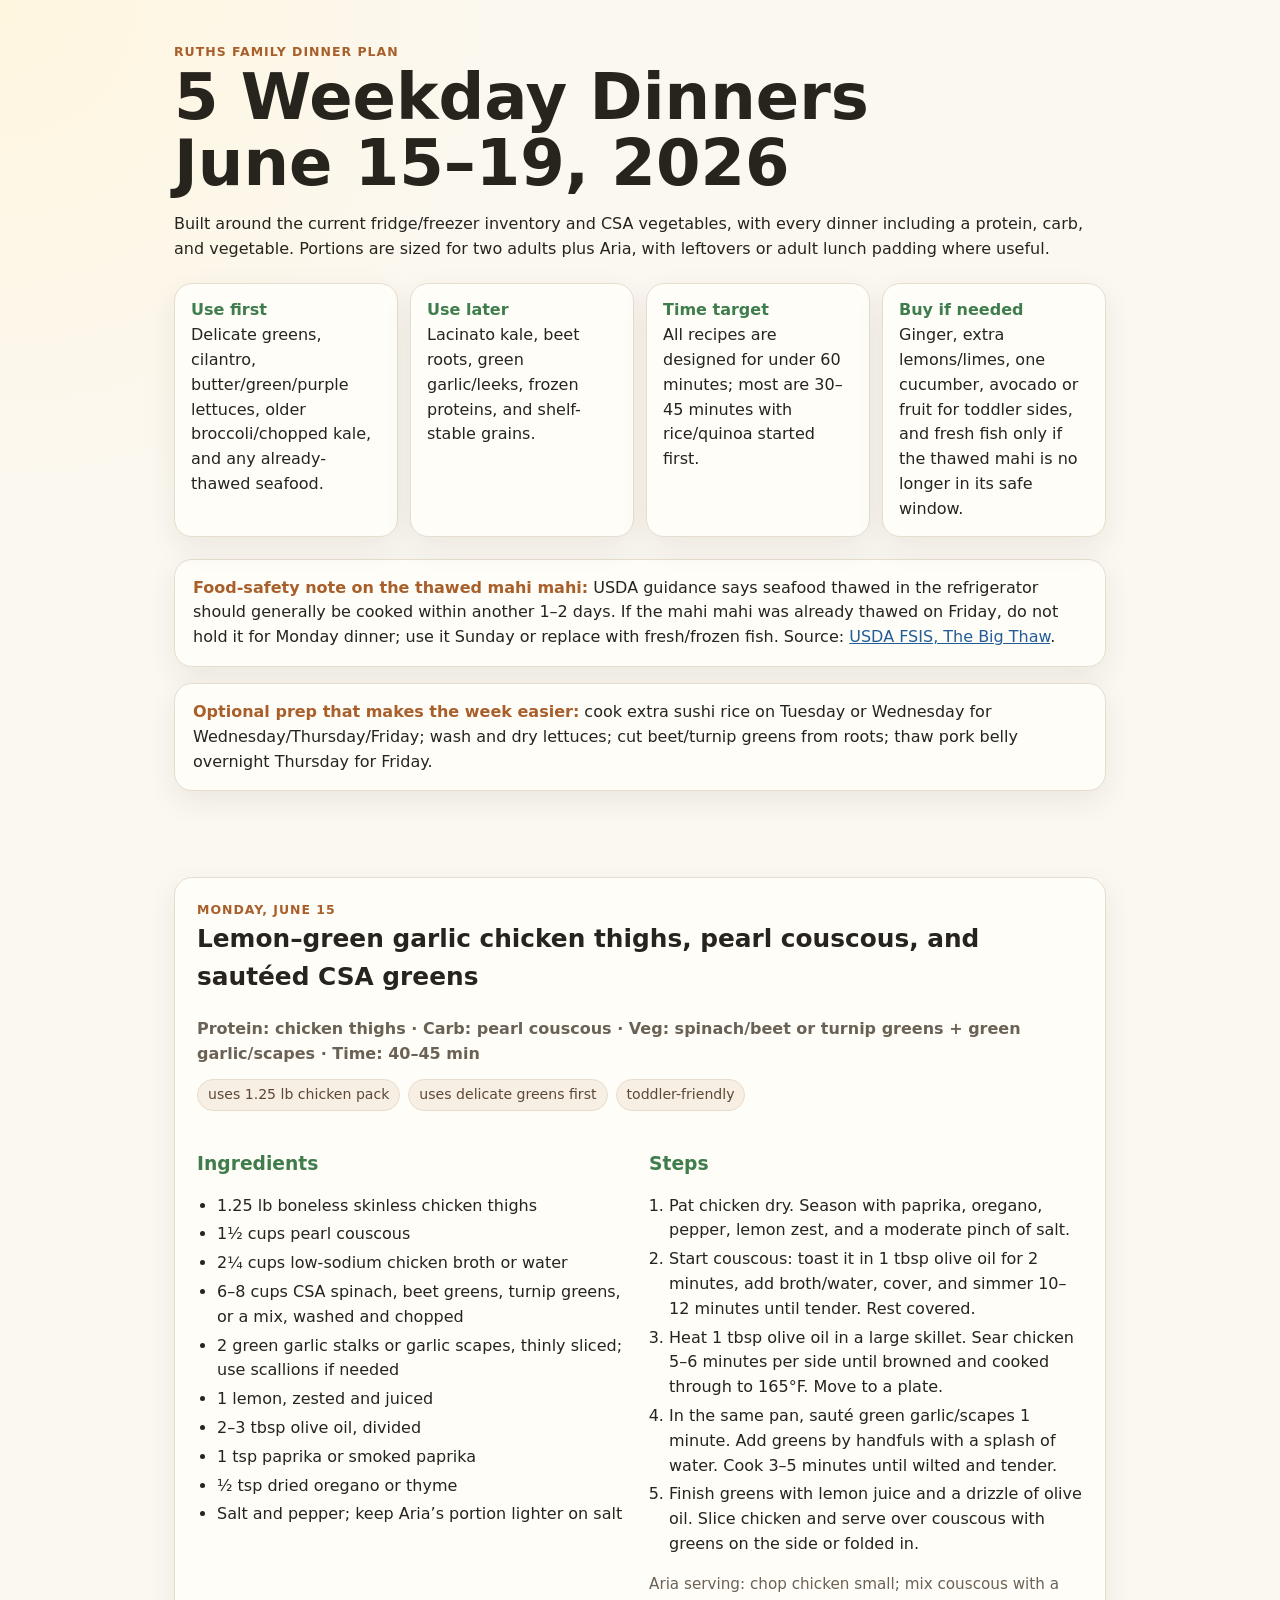
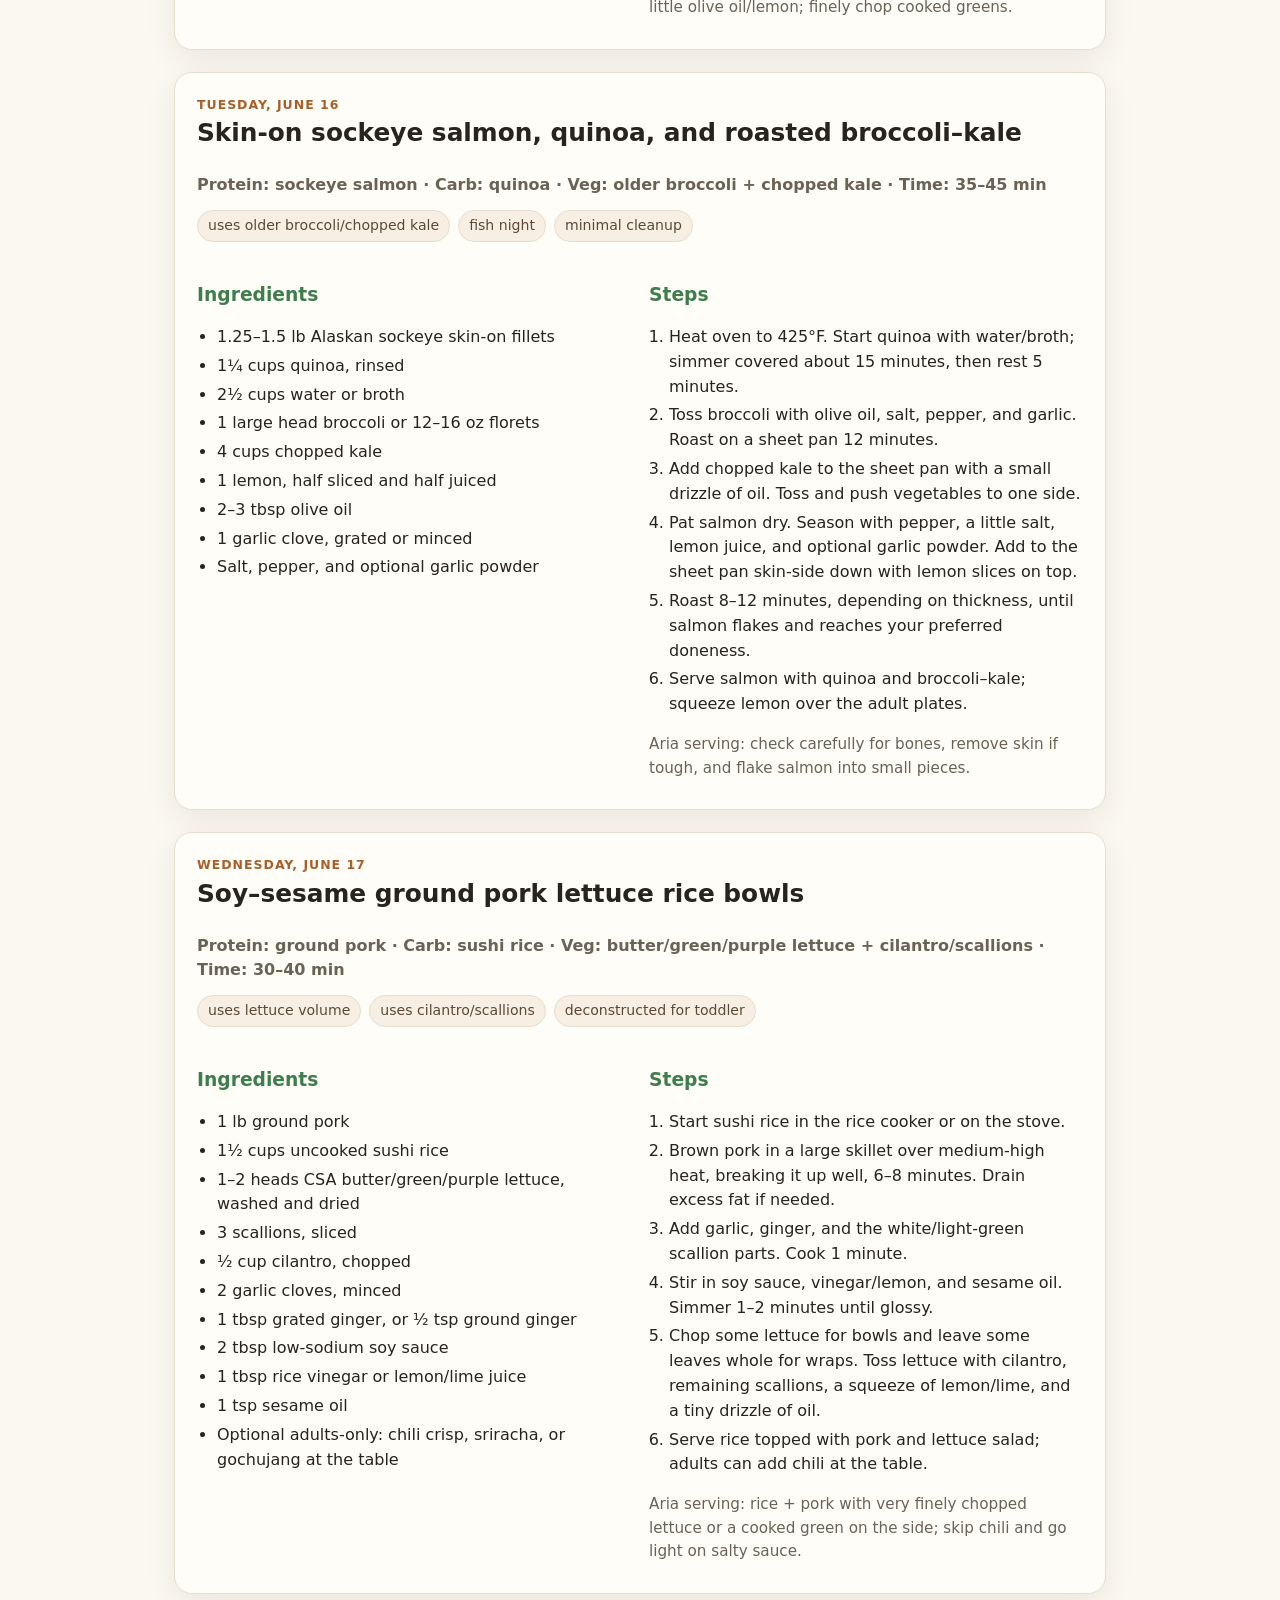
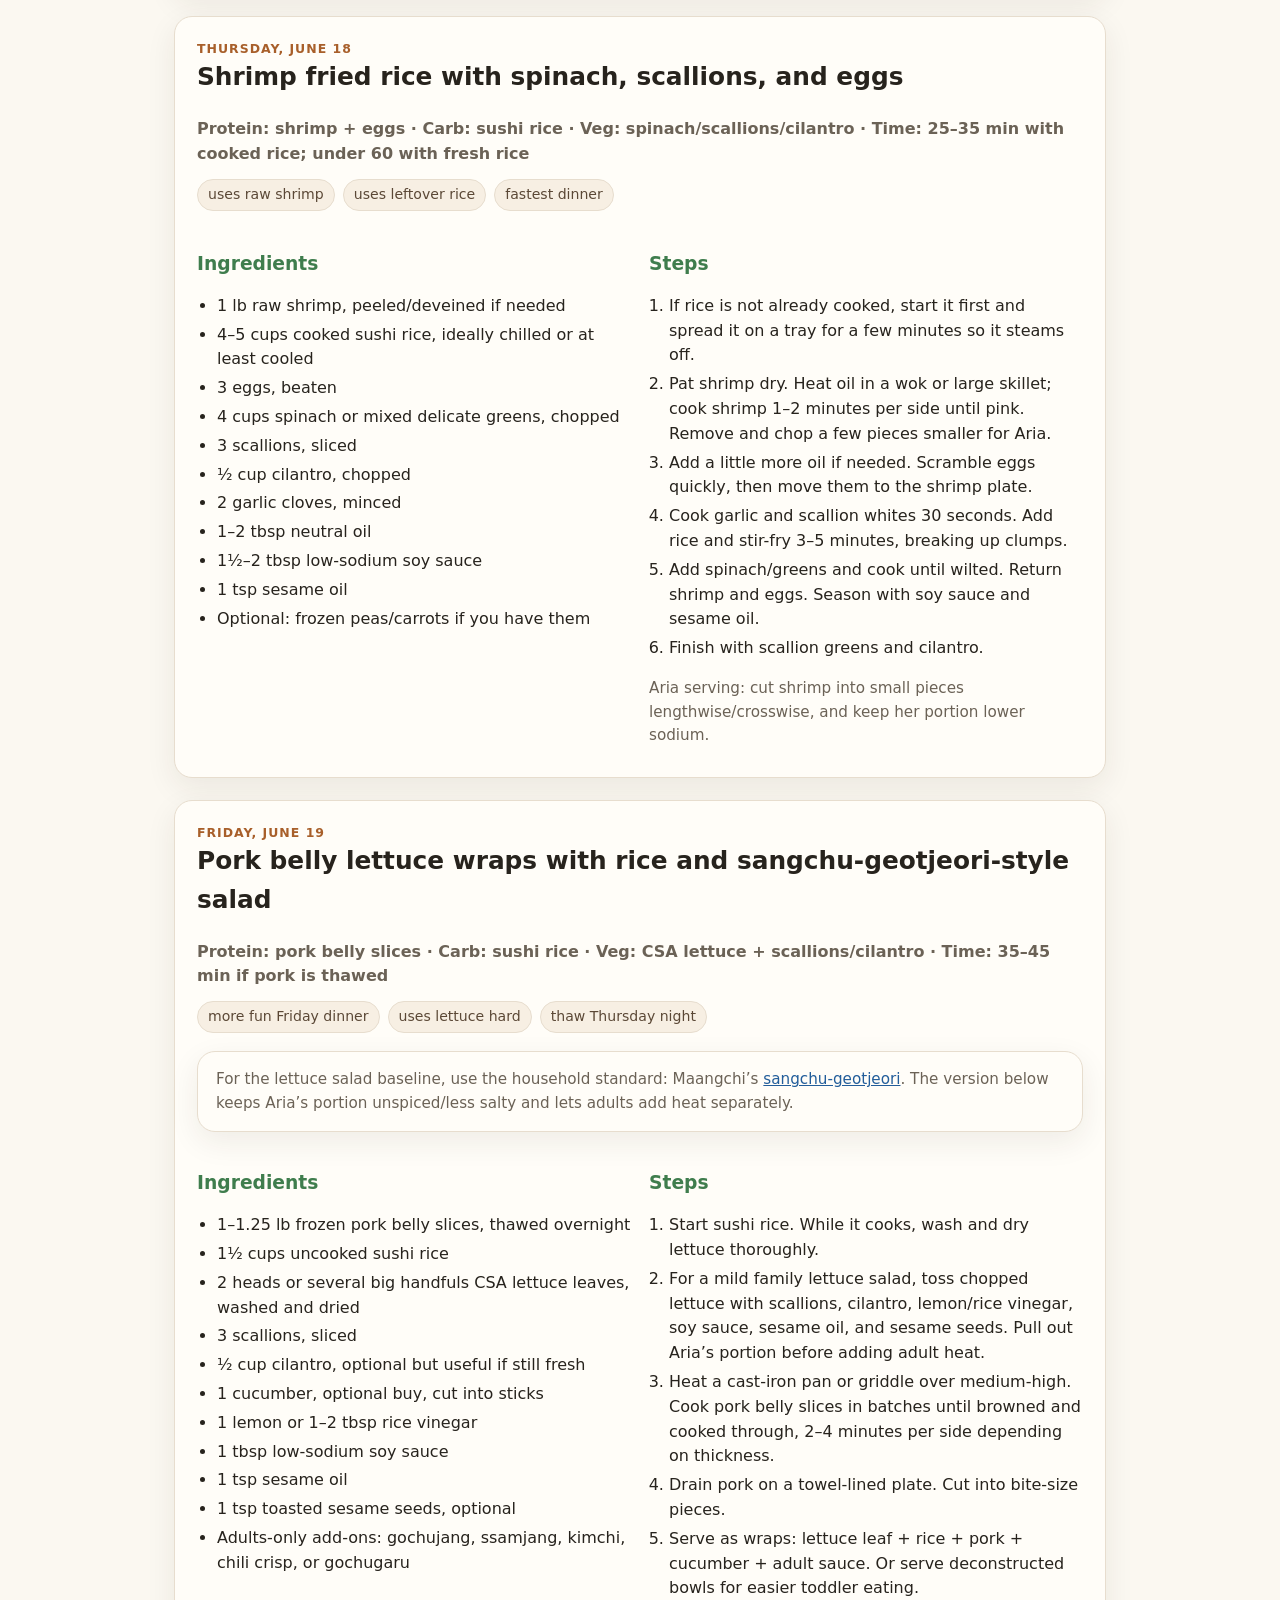
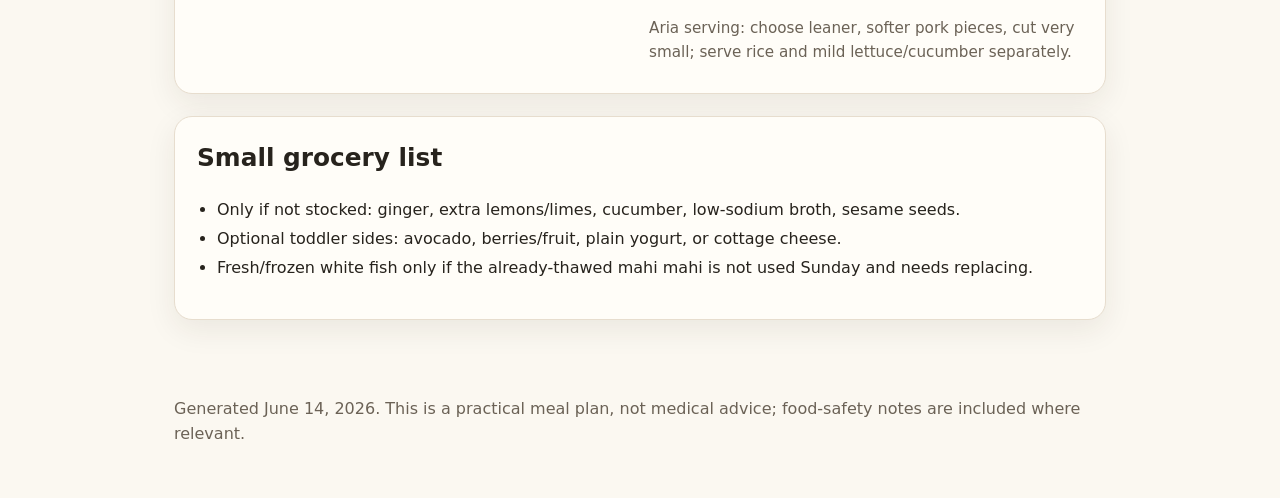
==== index.html @ 909fbdab "Publish June 15 weekday dinner plan" ====
<!doctype html>
<html lang="en">
<head>
  <meta charset="utf-8" />
  <meta name="viewport" content="width=device-width, initial-scale=1" />
  <title>5 Weekday Dinners — June 15–19, 2026</title>
  <style>
    :root {
      --bg: #fbf8f1;
      --card: #fffdf8;
      --ink: #27231d;
      --muted: #6b6256;
      --accent: #3f7d4d;
      --accent2: #a85f2a;
      --border: #e7ddce;
      --shadow: 0 10px 30px rgba(54, 42, 26, 0.08);
    }
    * { box-sizing: border-box; }
    body {
      margin: 0;
      background: radial-gradient(circle at top left, #fff6df 0, var(--bg) 34rem);
      color: var(--ink);
      font-family: ui-sans-serif, system-ui, -apple-system, BlinkMacSystemFont, "Segoe UI", sans-serif;
      line-height: 1.55;
    }
    header, main, footer { max-width: 980px; margin: 0 auto; padding: 24px; }
    header { padding-top: 42px; }
    .eyebrow { color: var(--accent2); text-transform: uppercase; letter-spacing: .08em; font-weight: 800; font-size: .78rem; }
    h1 { font-size: clamp(2rem, 5vw, 4rem); line-height: 1.02; margin: .25rem 0 1rem; }
    h2 { margin-top: 0; font-size: 1.55rem; }
    h3 { margin: 1.25rem 0 .35rem; color: var(--accent); }
    p { margin: .45rem 0; }
    a { color: #225d9a; }
    .summary {
      display: grid;
      grid-template-columns: repeat(auto-fit, minmax(210px, 1fr));
      gap: 12px;
      margin: 22px 0;
    }
    .summary div, .note, article {
      background: var(--card);
      border: 1px solid var(--border);
      border-radius: 18px;
      box-shadow: var(--shadow);
    }
    .summary div { padding: 14px 16px; }
    .summary strong { display: block; color: var(--accent); }
    .note { padding: 16px 18px; margin: 16px 0; }
    .note strong { color: var(--accent2); }
    article { padding: 22px; margin: 22px 0; }
    .meta { color: var(--muted); font-weight: 650; margin-bottom: 12px; }
    ul, ol { padding-left: 1.25rem; }
    li { margin: .25rem 0; }
    .tags { display: flex; flex-wrap: wrap; gap: 8px; margin: 12px 0 18px; }
    .tag { border: 1px solid var(--border); background: #f7efe3; color: #5b4836; border-radius: 999px; padding: 4px 10px; font-size: .88rem; }
    .grid { display: grid; grid-template-columns: repeat(auto-fit, minmax(260px, 1fr)); gap: 18px; }
    .small { color: var(--muted); font-size: .95rem; }
    footer { color: var(--muted); padding-bottom: 44px; }
    @media print {
      body { background: white; }
      article, .note, .summary div { box-shadow: none; break-inside: avoid; }
    }
  </style>
</head>
<body>
  <header>
    <div class="eyebrow">Ruths family dinner plan</div>
    <h1>5 Weekday Dinners<br />June 15–19, 2026</h1>
    <p>Built around the current fridge/freezer inventory and CSA vegetables, with every dinner including a protein, carb, and vegetable. Portions are sized for two adults plus Aria, with leftovers or adult lunch padding where useful.</p>
    <div class="summary">
      <div><strong>Use first</strong>Delicate greens, cilantro, butter/green/purple lettuces, older broccoli/chopped kale, and any already-thawed seafood.</div>
      <div><strong>Use later</strong>Lacinato kale, beet roots, green garlic/leeks, frozen proteins, and shelf-stable grains.</div>
      <div><strong>Time target</strong>All recipes are designed for under 60 minutes; most are 30–45 minutes with rice/quinoa started first.</div>
      <div><strong>Buy if needed</strong>Ginger, extra lemons/limes, one cucumber, avocado or fruit for toddler sides, and fresh fish only if the thawed mahi is no longer in its safe window.</div>
    </div>
    <div class="note">
      <strong>Food-safety note on the thawed mahi mahi:</strong> USDA guidance says seafood thawed in the refrigerator should generally be cooked within another 1–2 days. If the mahi mahi was already thawed on Friday, do not hold it for Monday dinner; use it Sunday or replace with fresh/frozen fish. Source: <a href="https://www.fsis.usda.gov/food-safety/safe-food-handling-and-preparation/food-safety-basics/big-thaw-safe-defrosting-methods">USDA FSIS, The Big Thaw</a>.
    </div>
    <div class="note">
      <strong>Optional prep that makes the week easier:</strong> cook extra sushi rice on Tuesday or Wednesday for Wednesday/Thursday/Friday; wash and dry lettuces; cut beet/turnip greens from roots; thaw pork belly overnight Thursday for Friday.
    </div>
  </header>

  <main>
    <article id="monday">
      <div class="eyebrow">Monday, June 15</div>
      <h2>Lemon–green garlic chicken thighs, pearl couscous, and sautéed CSA greens</h2>
      <p class="meta">Protein: chicken thighs · Carb: pearl couscous · Veg: spinach/beet or turnip greens + green garlic/scapes · Time: 40–45 min</p>
      <div class="tags"><span class="tag">uses 1.25 lb chicken pack</span><span class="tag">uses delicate greens first</span><span class="tag">toddler-friendly</span></div>
      <div class="grid">
        <section>
          <h3>Ingredients</h3>
          <ul>
            <li>1.25 lb boneless skinless chicken thighs</li>
            <li>1½ cups pearl couscous</li>
            <li>2¼ cups low-sodium chicken broth or water</li>
            <li>6–8 cups CSA spinach, beet greens, turnip greens, or a mix, washed and chopped</li>
            <li>2 green garlic stalks or garlic scapes, thinly sliced; use scallions if needed</li>
            <li>1 lemon, zested and juiced</li>
            <li>2–3 tbsp olive oil, divided</li>
            <li>1 tsp paprika or smoked paprika</li>
            <li>½ tsp dried oregano or thyme</li>
            <li>Salt and pepper; keep Aria’s portion lighter on salt</li>
          </ul>
        </section>
        <section>
          <h3>Steps</h3>
          <ol>
            <li>Pat chicken dry. Season with paprika, oregano, pepper, lemon zest, and a moderate pinch of salt.</li>
            <li>Start couscous: toast it in 1 tbsp olive oil for 2 minutes, add broth/water, cover, and simmer 10–12 minutes until tender. Rest covered.</li>
            <li>Heat 1 tbsp olive oil in a large skillet. Sear chicken 5–6 minutes per side until browned and cooked through to 165°F. Move to a plate.</li>
            <li>In the same pan, sauté green garlic/scapes 1 minute. Add greens by handfuls with a splash of water. Cook 3–5 minutes until wilted and tender.</li>
            <li>Finish greens with lemon juice and a drizzle of olive oil. Slice chicken and serve over couscous with greens on the side or folded in.</li>
          </ol>
          <p class="small">Aria serving: chop chicken small; mix couscous with a little olive oil/lemon; finely chop cooked greens.</p>
        </section>
      </div>
    </article>

    <article id="tuesday">
      <div class="eyebrow">Tuesday, June 16</div>
      <h2>Skin-on sockeye salmon, quinoa, and roasted broccoli–kale</h2>
      <p class="meta">Protein: sockeye salmon · Carb: quinoa · Veg: older broccoli + chopped kale · Time: 35–45 min</p>
      <div class="tags"><span class="tag">uses older broccoli/chopped kale</span><span class="tag">fish night</span><span class="tag">minimal cleanup</span></div>
      <div class="grid">
        <section>
          <h3>Ingredients</h3>
          <ul>
            <li>1.25–1.5 lb Alaskan sockeye skin-on fillets</li>
            <li>1¼ cups quinoa, rinsed</li>
            <li>2½ cups water or broth</li>
            <li>1 large head broccoli or 12–16 oz florets</li>
            <li>4 cups chopped kale</li>
            <li>1 lemon, half sliced and half juiced</li>
            <li>2–3 tbsp olive oil</li>
            <li>1 garlic clove, grated or minced</li>
            <li>Salt, pepper, and optional garlic powder</li>
          </ul>
        </section>
        <section>
          <h3>Steps</h3>
          <ol>
            <li>Heat oven to 425°F. Start quinoa with water/broth; simmer covered about 15 minutes, then rest 5 minutes.</li>
            <li>Toss broccoli with olive oil, salt, pepper, and garlic. Roast on a sheet pan 12 minutes.</li>
            <li>Add chopped kale to the sheet pan with a small drizzle of oil. Toss and push vegetables to one side.</li>
            <li>Pat salmon dry. Season with pepper, a little salt, lemon juice, and optional garlic powder. Add to the sheet pan skin-side down with lemon slices on top.</li>
            <li>Roast 8–12 minutes, depending on thickness, until salmon flakes and reaches your preferred doneness.</li>
            <li>Serve salmon with quinoa and broccoli–kale; squeeze lemon over the adult plates.</li>
          </ol>
          <p class="small">Aria serving: check carefully for bones, remove skin if tough, and flake salmon into small pieces.</p>
        </section>
      </div>
    </article>

    <article id="wednesday">
      <div class="eyebrow">Wednesday, June 17</div>
      <h2>Soy–sesame ground pork lettuce rice bowls</h2>
      <p class="meta">Protein: ground pork · Carb: sushi rice · Veg: butter/green/purple lettuce + cilantro/scallions · Time: 30–40 min</p>
      <div class="tags"><span class="tag">uses lettuce volume</span><span class="tag">uses cilantro/scallions</span><span class="tag">deconstructed for toddler</span></div>
      <div class="grid">
        <section>
          <h3>Ingredients</h3>
          <ul>
            <li>1 lb ground pork</li>
            <li>1½ cups uncooked sushi rice</li>
            <li>1–2 heads CSA butter/green/purple lettuce, washed and dried</li>
            <li>3 scallions, sliced</li>
            <li>½ cup cilantro, chopped</li>
            <li>2 garlic cloves, minced</li>
            <li>1 tbsp grated ginger, or ½ tsp ground ginger</li>
            <li>2 tbsp low-sodium soy sauce</li>
            <li>1 tbsp rice vinegar or lemon/lime juice</li>
            <li>1 tsp sesame oil</li>
            <li>Optional adults-only: chili crisp, sriracha, or gochujang at the table</li>
          </ul>
        </section>
        <section>
          <h3>Steps</h3>
          <ol>
            <li>Start sushi rice in the rice cooker or on the stove.</li>
            <li>Brown pork in a large skillet over medium-high heat, breaking it up well, 6–8 minutes. Drain excess fat if needed.</li>
            <li>Add garlic, ginger, and the white/light-green scallion parts. Cook 1 minute.</li>
            <li>Stir in soy sauce, vinegar/lemon, and sesame oil. Simmer 1–2 minutes until glossy.</li>
            <li>Chop some lettuce for bowls and leave some leaves whole for wraps. Toss lettuce with cilantro, remaining scallions, a squeeze of lemon/lime, and a tiny drizzle of oil.</li>
            <li>Serve rice topped with pork and lettuce salad; adults can add chili at the table.</li>
          </ol>
          <p class="small">Aria serving: rice + pork with very finely chopped lettuce or a cooked green on the side; skip chili and go light on salty sauce.</p>
        </section>
      </div>
    </article>

    <article id="thursday">
      <div class="eyebrow">Thursday, June 18</div>
      <h2>Shrimp fried rice with spinach, scallions, and eggs</h2>
      <p class="meta">Protein: shrimp + eggs · Carb: sushi rice · Veg: spinach/scallions/cilantro · Time: 25–35 min with cooked rice; under 60 with fresh rice</p>
      <div class="tags"><span class="tag">uses raw shrimp</span><span class="tag">uses leftover rice</span><span class="tag">fastest dinner</span></div>
      <div class="grid">
        <section>
          <h3>Ingredients</h3>
          <ul>
            <li>1 lb raw shrimp, peeled/deveined if needed</li>
            <li>4–5 cups cooked sushi rice, ideally chilled or at least cooled</li>
            <li>3 eggs, beaten</li>
            <li>4 cups spinach or mixed delicate greens, chopped</li>
            <li>3 scallions, sliced</li>
            <li>½ cup cilantro, chopped</li>
            <li>2 garlic cloves, minced</li>
            <li>1–2 tbsp neutral oil</li>
            <li>1½–2 tbsp low-sodium soy sauce</li>
            <li>1 tsp sesame oil</li>
            <li>Optional: frozen peas/carrots if you have them</li>
          </ul>
        </section>
        <section>
          <h3>Steps</h3>
          <ol>
            <li>If rice is not already cooked, start it first and spread it on a tray for a few minutes so it steams off.</li>
            <li>Pat shrimp dry. Heat oil in a wok or large skillet; cook shrimp 1–2 minutes per side until pink. Remove and chop a few pieces smaller for Aria.</li>
            <li>Add a little more oil if needed. Scramble eggs quickly, then move them to the shrimp plate.</li>
            <li>Cook garlic and scallion whites 30 seconds. Add rice and stir-fry 3–5 minutes, breaking up clumps.</li>
            <li>Add spinach/greens and cook until wilted. Return shrimp and eggs. Season with soy sauce and sesame oil.</li>
            <li>Finish with scallion greens and cilantro.</li>
          </ol>
          <p class="small">Aria serving: cut shrimp into small pieces lengthwise/crosswise, and keep her portion lower sodium.</p>
        </section>
      </div>
    </article>

    <article id="friday">
      <div class="eyebrow">Friday, June 19</div>
      <h2>Pork belly lettuce wraps with rice and sangchu-geotjeori-style salad</h2>
      <p class="meta">Protein: pork belly slices · Carb: sushi rice · Veg: CSA lettuce + scallions/cilantro · Time: 35–45 min if pork is thawed</p>
      <div class="tags"><span class="tag">more fun Friday dinner</span><span class="tag">uses lettuce hard</span><span class="tag">thaw Thursday night</span></div>
      <div class="note small">For the lettuce salad baseline, use the household standard: Maangchi’s <a href="https://www.maangchi.com/recipe/sangchu-geotjeori">sangchu-geotjeori</a>. The version below keeps Aria’s portion unspiced/less salty and lets adults add heat separately.</div>
      <div class="grid">
        <section>
          <h3>Ingredients</h3>
          <ul>
            <li>1–1.25 lb frozen pork belly slices, thawed overnight</li>
            <li>1½ cups uncooked sushi rice</li>
            <li>2 heads or several big handfuls CSA lettuce leaves, washed and dried</li>
            <li>3 scallions, sliced</li>
            <li>½ cup cilantro, optional but useful if still fresh</li>
            <li>1 cucumber, optional buy, cut into sticks</li>
            <li>1 lemon or 1–2 tbsp rice vinegar</li>
            <li>1 tbsp low-sodium soy sauce</li>
            <li>1 tsp sesame oil</li>
            <li>1 tsp toasted sesame seeds, optional</li>
            <li>Adults-only add-ons: gochujang, ssamjang, kimchi, chili crisp, or gochugaru</li>
          </ul>
        </section>
        <section>
          <h3>Steps</h3>
          <ol>
            <li>Start sushi rice. While it cooks, wash and dry lettuce thoroughly.</li>
            <li>For a mild family lettuce salad, toss chopped lettuce with scallions, cilantro, lemon/rice vinegar, soy sauce, sesame oil, and sesame seeds. Pull out Aria’s portion before adding adult heat.</li>
            <li>Heat a cast-iron pan or griddle over medium-high. Cook pork belly slices in batches until browned and cooked through, 2–4 minutes per side depending on thickness.</li>
            <li>Drain pork on a towel-lined plate. Cut into bite-size pieces.</li>
            <li>Serve as wraps: lettuce leaf + rice + pork + cucumber + adult sauce. Or serve deconstructed bowls for easier toddler eating.</li>
          </ol>
          <p class="small">Aria serving: choose leaner, softer pork pieces, cut very small; serve rice and mild lettuce/cucumber separately.</p>
        </section>
      </div>
    </article>

    <article id="shopping">
      <h2>Small grocery list</h2>
      <ul>
        <li>Only if not stocked: ginger, extra lemons/limes, cucumber, low-sodium broth, sesame seeds.</li>
        <li>Optional toddler sides: avocado, berries/fruit, plain yogurt, or cottage cheese.</li>
        <li>Fresh/frozen white fish only if the already-thawed mahi mahi is not used Sunday and needs replacing.</li>
      </ul>
    </article>
  </main>

  <footer>
    <p>Generated June 14, 2026. This is a practical meal plan, not medical advice; food-safety notes are included where relevant.</p>
  </footer>
</body>
</html>
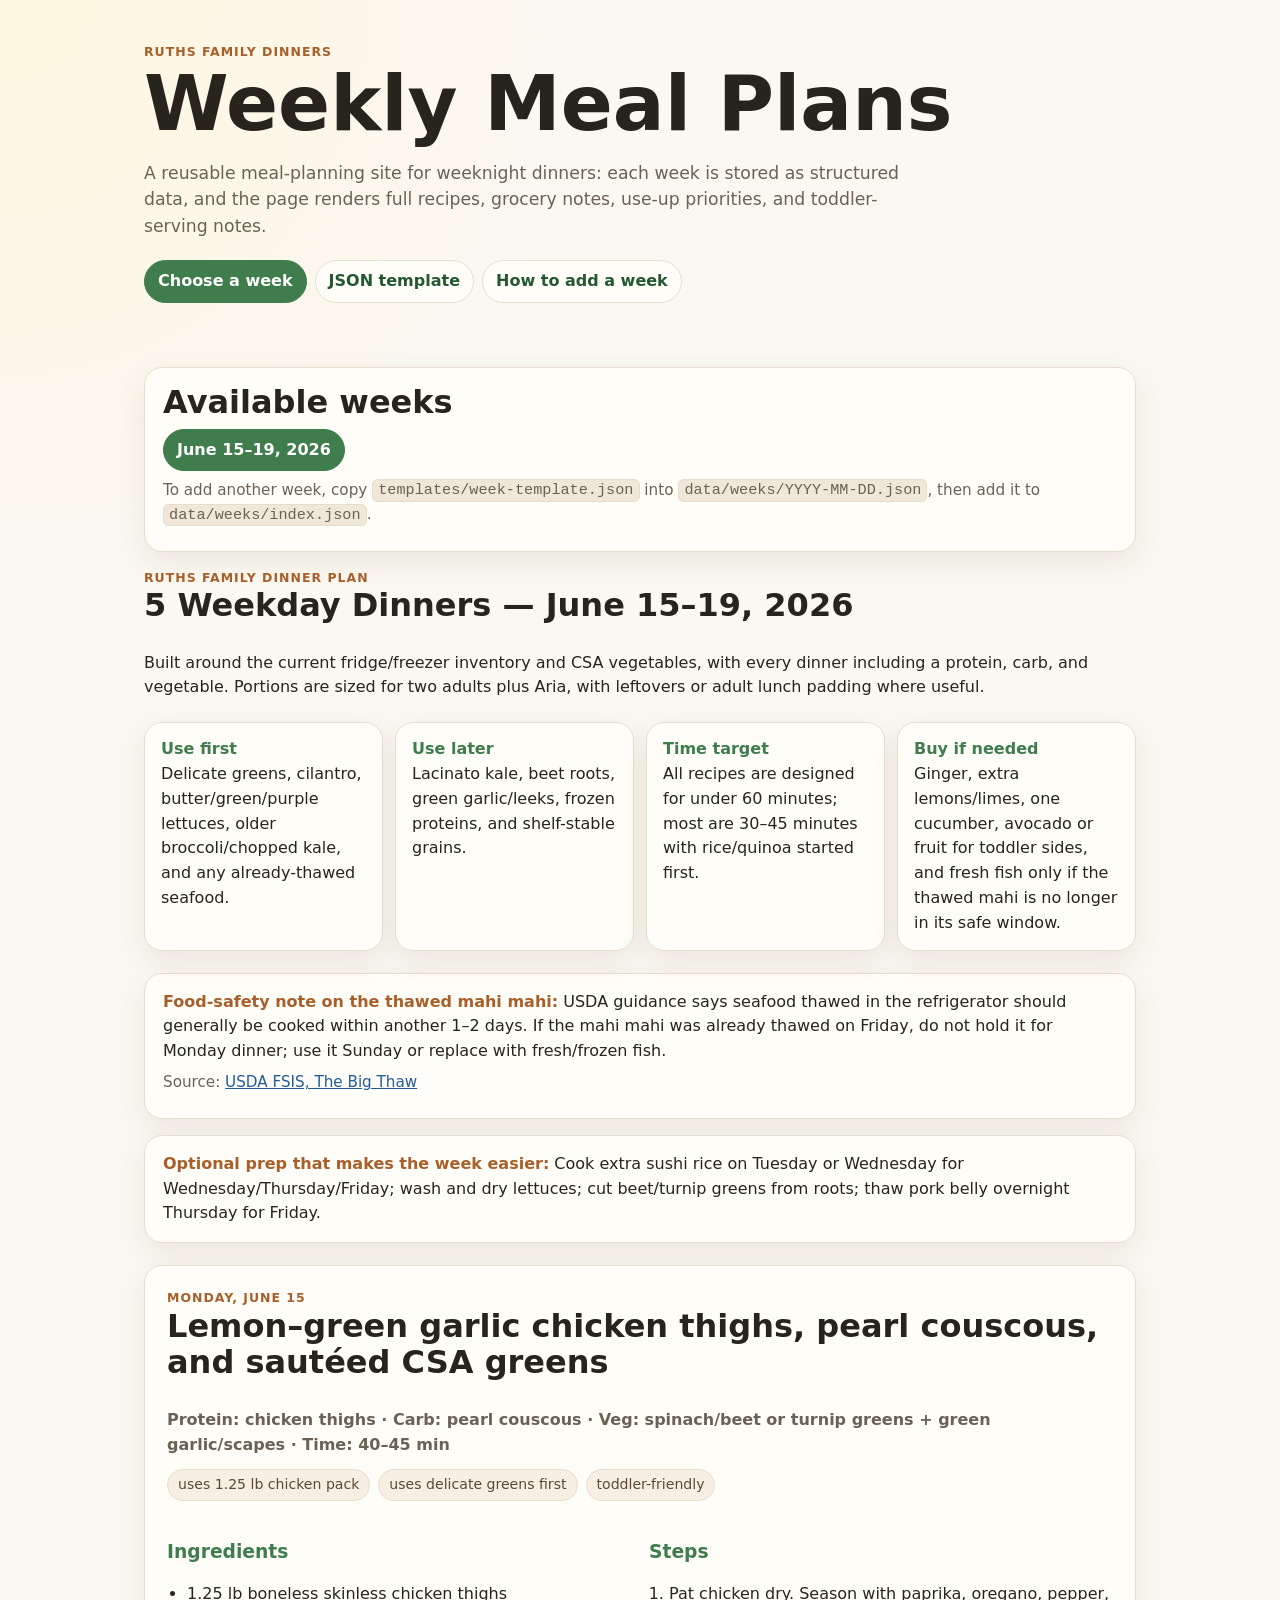
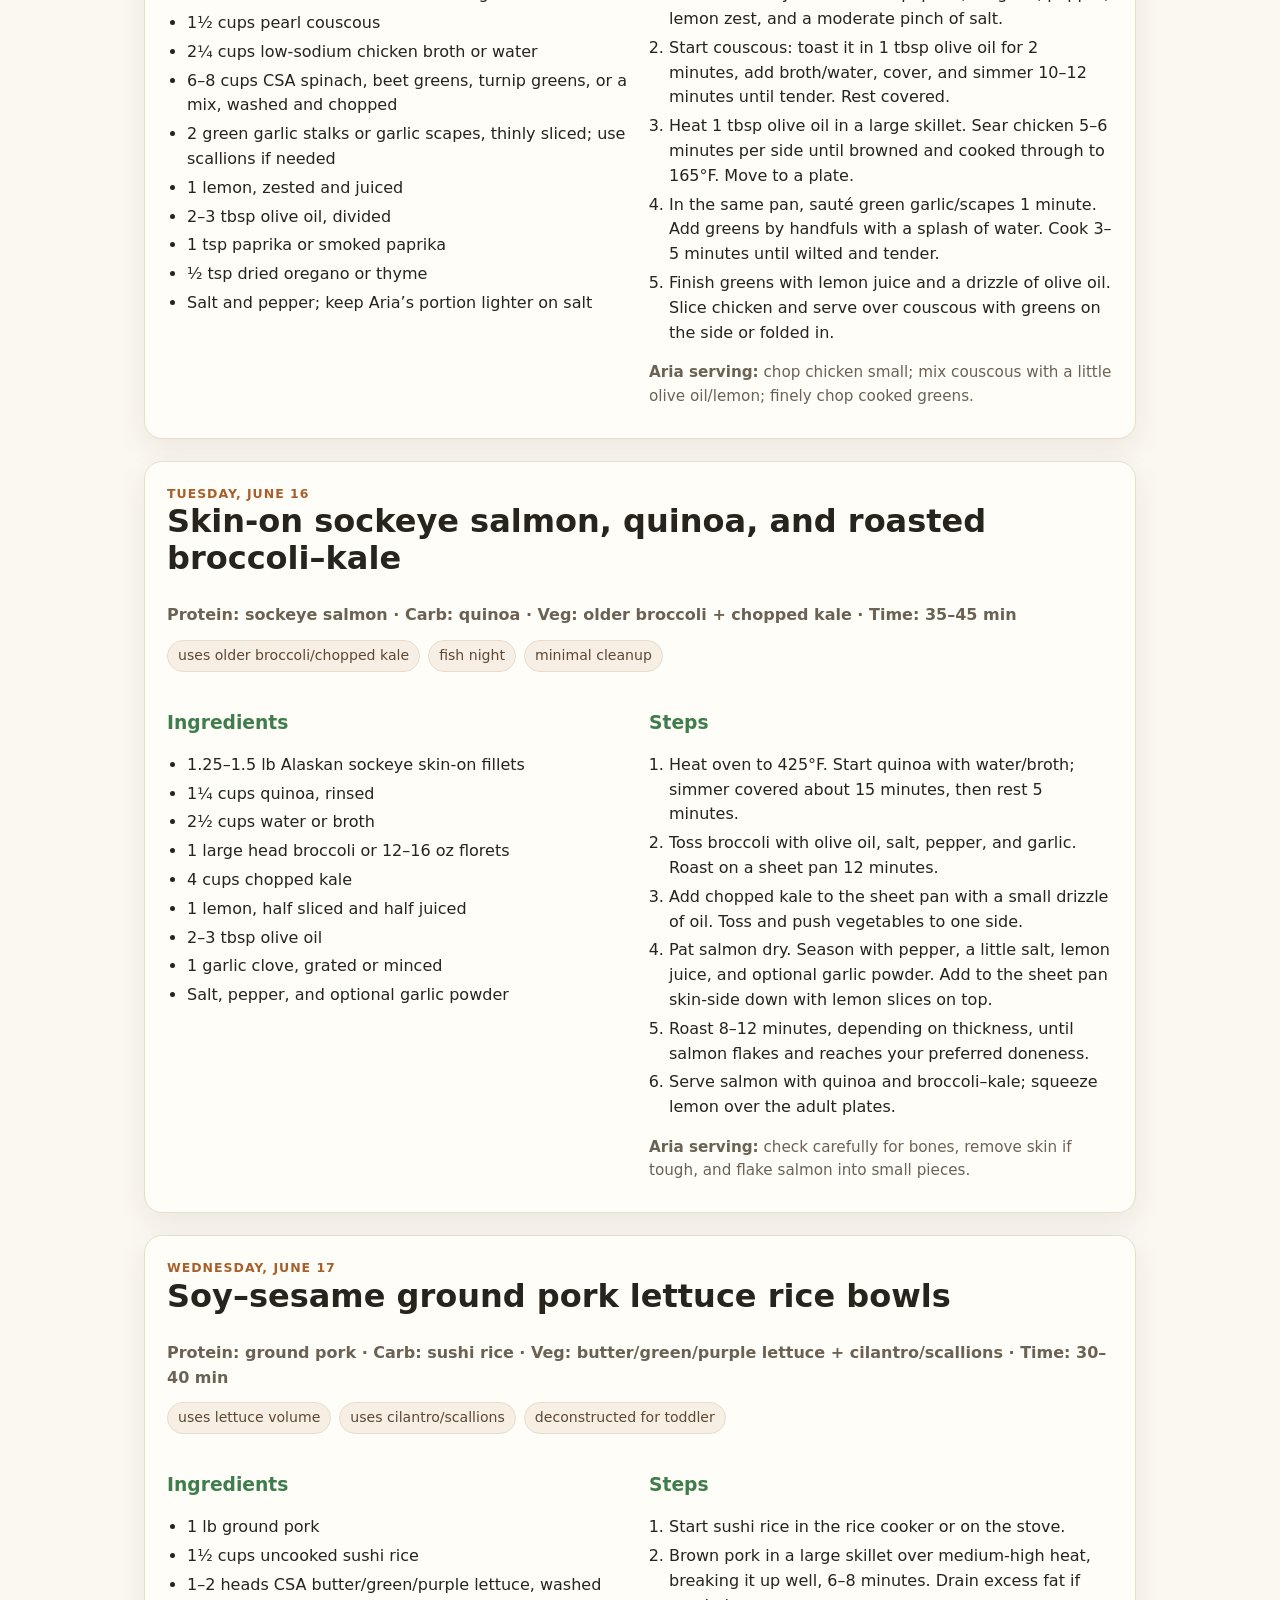
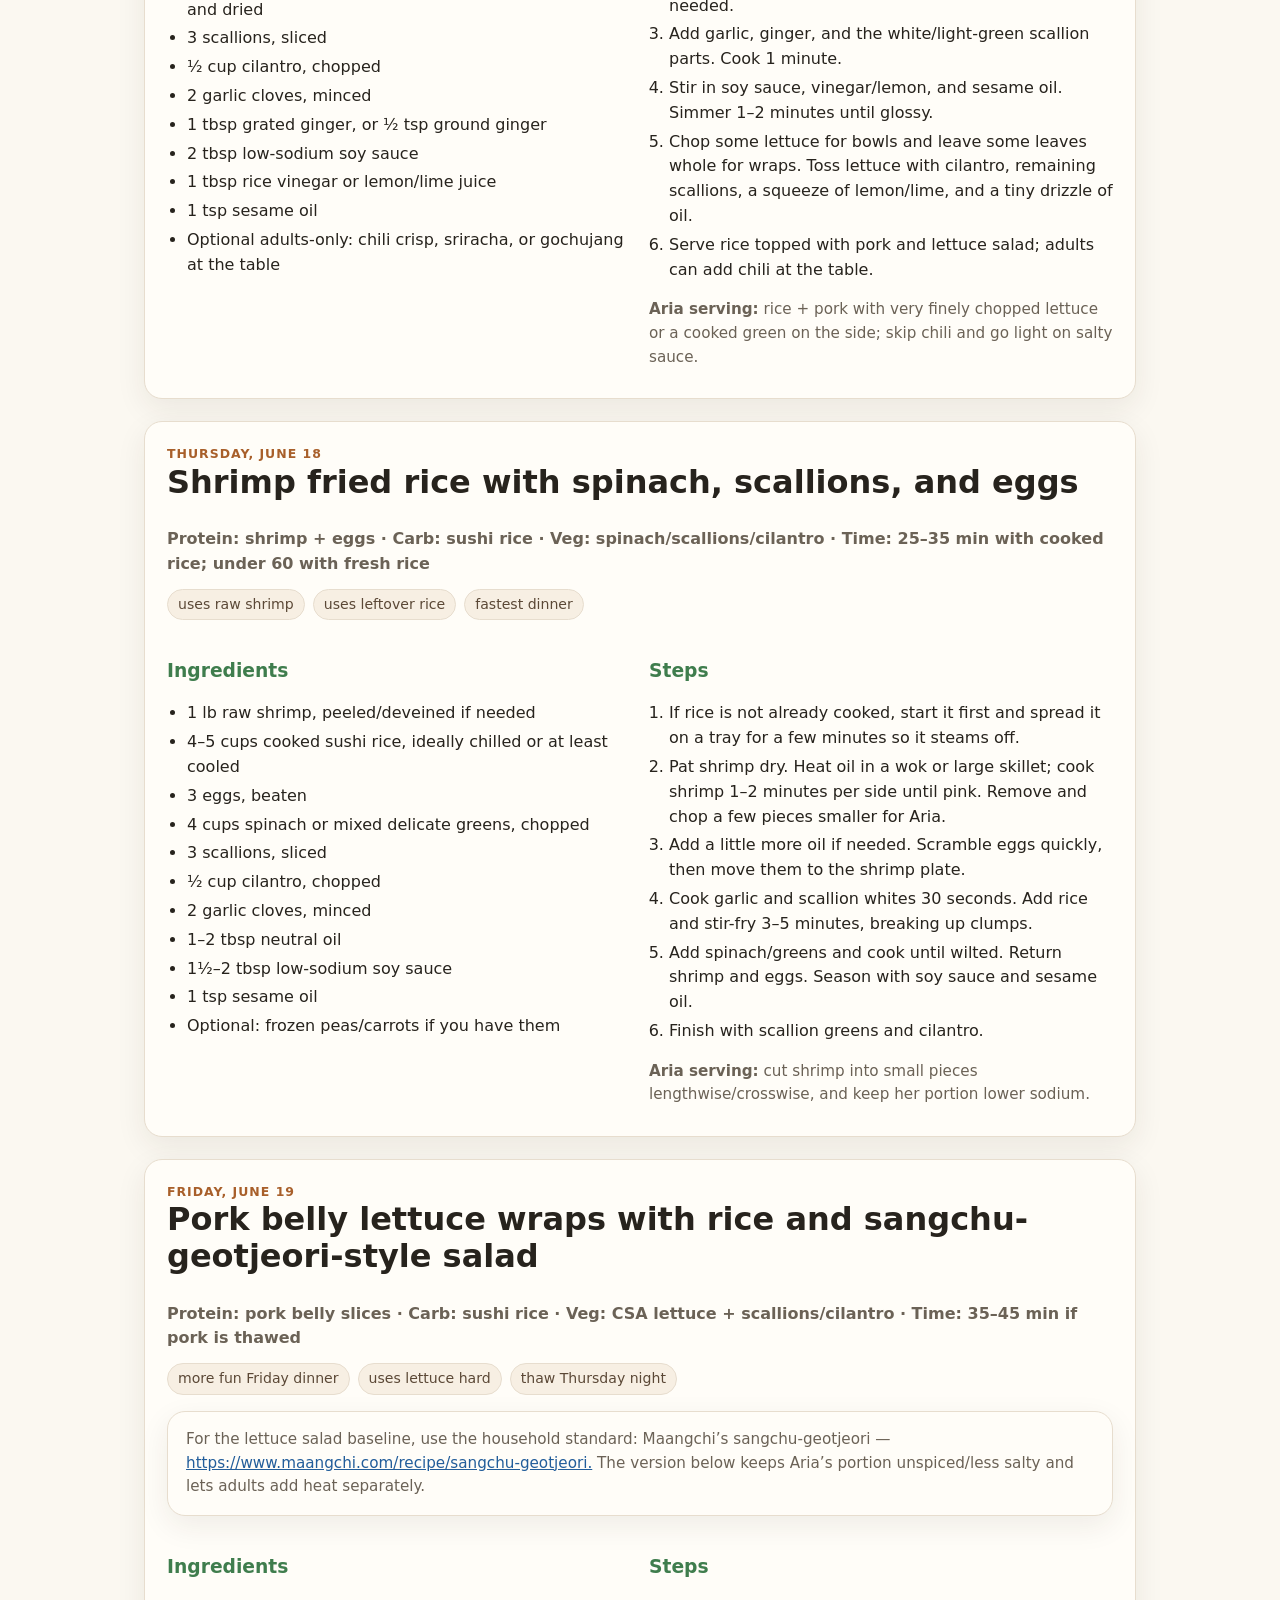
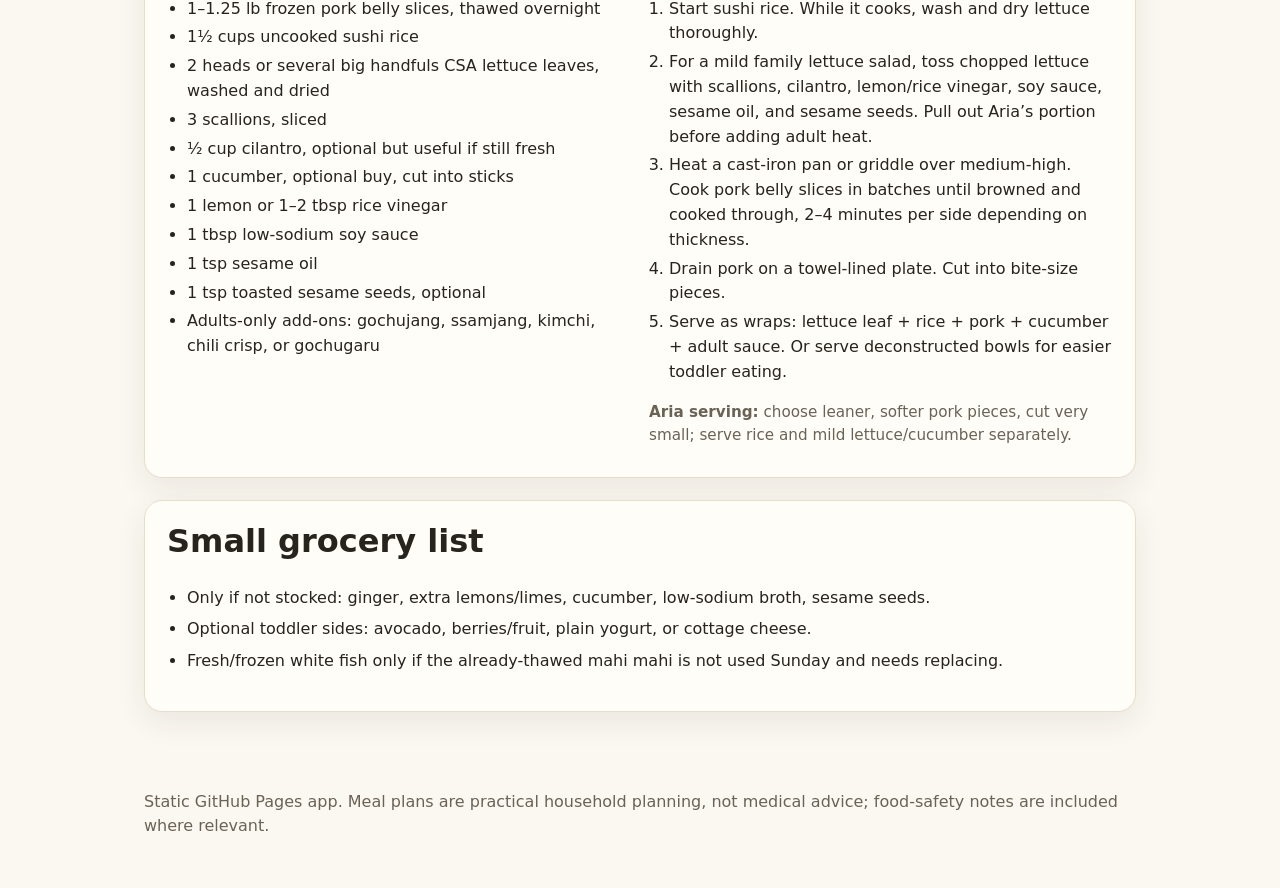
==== commit a6050cdd: "feat: make meal plan site reusable" ====
--- a/index.html
+++ b/index.html
@@ -3,278 +3,33 @@
 <head>
   <meta charset="utf-8" />
   <meta name="viewport" content="width=device-width, initial-scale=1" />
-  <title>5 Weekday Dinners — June 15–19, 2026</title>
-  <style>
-    :root {
-      --bg: #fbf8f1;
-      --card: #fffdf8;
-      --ink: #27231d;
-      --muted: #6b6256;
-      --accent: #3f7d4d;
-      --accent2: #a85f2a;
-      --border: #e7ddce;
-      --shadow: 0 10px 30px rgba(54, 42, 26, 0.08);
-    }
-    * { box-sizing: border-box; }
-    body {
-      margin: 0;
-      background: radial-gradient(circle at top left, #fff6df 0, var(--bg) 34rem);
-      color: var(--ink);
-      font-family: ui-sans-serif, system-ui, -apple-system, BlinkMacSystemFont, "Segoe UI", sans-serif;
-      line-height: 1.55;
-    }
-    header, main, footer { max-width: 980px; margin: 0 auto; padding: 24px; }
-    header { padding-top: 42px; }
-    .eyebrow { color: var(--accent2); text-transform: uppercase; letter-spacing: .08em; font-weight: 800; font-size: .78rem; }
-    h1 { font-size: clamp(2rem, 5vw, 4rem); line-height: 1.02; margin: .25rem 0 1rem; }
-    h2 { margin-top: 0; font-size: 1.55rem; }
-    h3 { margin: 1.25rem 0 .35rem; color: var(--accent); }
-    p { margin: .45rem 0; }
-    a { color: #225d9a; }
-    .summary {
-      display: grid;
-      grid-template-columns: repeat(auto-fit, minmax(210px, 1fr));
-      gap: 12px;
-      margin: 22px 0;
-    }
-    .summary div, .note, article {
-      background: var(--card);
-      border: 1px solid var(--border);
-      border-radius: 18px;
-      box-shadow: var(--shadow);
-    }
-    .summary div { padding: 14px 16px; }
-    .summary strong { display: block; color: var(--accent); }
-    .note { padding: 16px 18px; margin: 16px 0; }
-    .note strong { color: var(--accent2); }
-    article { padding: 22px; margin: 22px 0; }
-    .meta { color: var(--muted); font-weight: 650; margin-bottom: 12px; }
-    ul, ol { padding-left: 1.25rem; }
-    li { margin: .25rem 0; }
-    .tags { display: flex; flex-wrap: wrap; gap: 8px; margin: 12px 0 18px; }
-    .tag { border: 1px solid var(--border); background: #f7efe3; color: #5b4836; border-radius: 999px; padding: 4px 10px; font-size: .88rem; }
-    .grid { display: grid; grid-template-columns: repeat(auto-fit, minmax(260px, 1fr)); gap: 18px; }
-    .small { color: var(--muted); font-size: .95rem; }
-    footer { color: var(--muted); padding-bottom: 44px; }
-    @media print {
-      body { background: white; }
-      article, .note, .summary div { box-shadow: none; break-inside: avoid; }
-    }
-  </style>
+  <title>Ruths Weekly Meal Plans</title>
+  <meta name="description" content="Reusable weekly dinner plans for the Ruths family, with full recipes and grocery notes." />
+  <link rel="stylesheet" href="assets/styles.css" />
 </head>
 <body>
-  <header>
-    <div class="eyebrow">Ruths family dinner plan</div>
-    <h1>5 Weekday Dinners<br />June 15–19, 2026</h1>
-    <p>Built around the current fridge/freezer inventory and CSA vegetables, with every dinner including a protein, carb, and vegetable. Portions are sized for two adults plus Aria, with leftovers or adult lunch padding where useful.</p>
-    <div class="summary">
-      <div><strong>Use first</strong>Delicate greens, cilantro, butter/green/purple lettuces, older broccoli/chopped kale, and any already-thawed seafood.</div>
-      <div><strong>Use later</strong>Lacinato kale, beet roots, green garlic/leeks, frozen proteins, and shelf-stable grains.</div>
-      <div><strong>Time target</strong>All recipes are designed for under 60 minutes; most are 30–45 minutes with rice/quinoa started first.</div>
-      <div><strong>Buy if needed</strong>Ginger, extra lemons/limes, one cucumber, avocado or fruit for toddler sides, and fresh fish only if the thawed mahi is no longer in its safe window.</div>
-    </div>
-    <div class="note">
-      <strong>Food-safety note on the thawed mahi mahi:</strong> USDA guidance says seafood thawed in the refrigerator should generally be cooked within another 1–2 days. If the mahi mahi was already thawed on Friday, do not hold it for Monday dinner; use it Sunday or replace with fresh/frozen fish. Source: <a href="https://www.fsis.usda.gov/food-safety/safe-food-handling-and-preparation/food-safety-basics/big-thaw-safe-defrosting-methods">USDA FSIS, The Big Thaw</a>.
-    </div>
-    <div class="note">
-      <strong>Optional prep that makes the week easier:</strong> cook extra sushi rice on Tuesday or Wednesday for Wednesday/Thursday/Friday; wash and dry lettuces; cut beet/turnip greens from roots; thaw pork belly overnight Thursday for Friday.
-    </div>
+  <header class="site-header">
+    <div class="eyebrow">Ruths family dinners</div>
+    <h1>Weekly Meal Plans</h1>
+    <p class="lede">A reusable meal-planning site for weeknight dinners: each week is stored as structured data, and the page renders full recipes, grocery notes, use-up priorities, and toddler-serving notes.</p>
+    <nav class="top-actions" aria-label="Site actions">
+      <a class="button" href="#week-list">Choose a week</a>
+      <a class="button button-secondary" href="templates/week-template.json">JSON template</a>
+      <a class="button button-secondary" href="README.md">How to add a week</a>
+    </nav>
   </header>
 
-  <main>
-    <article id="monday">
-      <div class="eyebrow">Monday, June 15</div>
-      <h2>Lemon–green garlic chicken thighs, pearl couscous, and sautéed CSA greens</h2>
-      <p class="meta">Protein: chicken thighs · Carb: pearl couscous · Veg: spinach/beet or turnip greens + green garlic/scapes · Time: 40–45 min</p>
-      <div class="tags"><span class="tag">uses 1.25 lb chicken pack</span><span class="tag">uses delicate greens first</span><span class="tag">toddler-friendly</span></div>
-      <div class="grid">
-        <section>
-          <h3>Ingredients</h3>
-          <ul>
-            <li>1.25 lb boneless skinless chicken thighs</li>
-            <li>1½ cups pearl couscous</li>
-            <li>2¼ cups low-sodium chicken broth or water</li>
-            <li>6–8 cups CSA spinach, beet greens, turnip greens, or a mix, washed and chopped</li>
-            <li>2 green garlic stalks or garlic scapes, thinly sliced; use scallions if needed</li>
-            <li>1 lemon, zested and juiced</li>
-            <li>2–3 tbsp olive oil, divided</li>
-            <li>1 tsp paprika or smoked paprika</li>
-            <li>½ tsp dried oregano or thyme</li>
-            <li>Salt and pepper; keep Aria’s portion lighter on salt</li>
-          </ul>
-        </section>
-        <section>
-          <h3>Steps</h3>
-          <ol>
-            <li>Pat chicken dry. Season with paprika, oregano, pepper, lemon zest, and a moderate pinch of salt.</li>
-            <li>Start couscous: toast it in 1 tbsp olive oil for 2 minutes, add broth/water, cover, and simmer 10–12 minutes until tender. Rest covered.</li>
-            <li>Heat 1 tbsp olive oil in a large skillet. Sear chicken 5–6 minutes per side until browned and cooked through to 165°F. Move to a plate.</li>
-            <li>In the same pan, sauté green garlic/scapes 1 minute. Add greens by handfuls with a splash of water. Cook 3–5 minutes until wilted and tender.</li>
-            <li>Finish greens with lemon juice and a drizzle of olive oil. Slice chicken and serve over couscous with greens on the side or folded in.</li>
-          </ol>
-          <p class="small">Aria serving: chop chicken small; mix couscous with a little olive oil/lemon; finely chop cooked greens.</p>
-        </section>
-      </div>
-    </article>
-
-    <article id="tuesday">
-      <div class="eyebrow">Tuesday, June 16</div>
-      <h2>Skin-on sockeye salmon, quinoa, and roasted broccoli–kale</h2>
-      <p class="meta">Protein: sockeye salmon · Carb: quinoa · Veg: older broccoli + chopped kale · Time: 35–45 min</p>
-      <div class="tags"><span class="tag">uses older broccoli/chopped kale</span><span class="tag">fish night</span><span class="tag">minimal cleanup</span></div>
-      <div class="grid">
-        <section>
-          <h3>Ingredients</h3>
-          <ul>
-            <li>1.25–1.5 lb Alaskan sockeye skin-on fillets</li>
-            <li>1¼ cups quinoa, rinsed</li>
-            <li>2½ cups water or broth</li>
-            <li>1 large head broccoli or 12–16 oz florets</li>
-            <li>4 cups chopped kale</li>
-            <li>1 lemon, half sliced and half juiced</li>
-            <li>2–3 tbsp olive oil</li>
-            <li>1 garlic clove, grated or minced</li>
-            <li>Salt, pepper, and optional garlic powder</li>
-          </ul>
-        </section>
-        <section>
-          <h3>Steps</h3>
-          <ol>
-            <li>Heat oven to 425°F. Start quinoa with water/broth; simmer covered about 15 minutes, then rest 5 minutes.</li>
-            <li>Toss broccoli with olive oil, salt, pepper, and garlic. Roast on a sheet pan 12 minutes.</li>
-            <li>Add chopped kale to the sheet pan with a small drizzle of oil. Toss and push vegetables to one side.</li>
-            <li>Pat salmon dry. Season with pepper, a little salt, lemon juice, and optional garlic powder. Add to the sheet pan skin-side down with lemon slices on top.</li>
-            <li>Roast 8–12 minutes, depending on thickness, until salmon flakes and reaches your preferred doneness.</li>
-            <li>Serve salmon with quinoa and broccoli–kale; squeeze lemon over the adult plates.</li>
-          </ol>
-          <p class="small">Aria serving: check carefully for bones, remove skin if tough, and flake salmon into small pieces.</p>
-        </section>
-      </div>
-    </article>
-
-    <article id="wednesday">
-      <div class="eyebrow">Wednesday, June 17</div>
-      <h2>Soy–sesame ground pork lettuce rice bowls</h2>
-      <p class="meta">Protein: ground pork · Carb: sushi rice · Veg: butter/green/purple lettuce + cilantro/scallions · Time: 30–40 min</p>
-      <div class="tags"><span class="tag">uses lettuce volume</span><span class="tag">uses cilantro/scallions</span><span class="tag">deconstructed for toddler</span></div>
-      <div class="grid">
-        <section>
-          <h3>Ingredients</h3>
-          <ul>
-            <li>1 lb ground pork</li>
-            <li>1½ cups uncooked sushi rice</li>
-            <li>1–2 heads CSA butter/green/purple lettuce, washed and dried</li>
-            <li>3 scallions, sliced</li>
-            <li>½ cup cilantro, chopped</li>
-            <li>2 garlic cloves, minced</li>
-            <li>1 tbsp grated ginger, or ½ tsp ground ginger</li>
-            <li>2 tbsp low-sodium soy sauce</li>
-            <li>1 tbsp rice vinegar or lemon/lime juice</li>
-            <li>1 tsp sesame oil</li>
-            <li>Optional adults-only: chili crisp, sriracha, or gochujang at the table</li>
-          </ul>
-        </section>
-        <section>
-          <h3>Steps</h3>
-          <ol>
-            <li>Start sushi rice in the rice cooker or on the stove.</li>
-            <li>Brown pork in a large skillet over medium-high heat, breaking it up well, 6–8 minutes. Drain excess fat if needed.</li>
-            <li>Add garlic, ginger, and the white/light-green scallion parts. Cook 1 minute.</li>
-            <li>Stir in soy sauce, vinegar/lemon, and sesame oil. Simmer 1–2 minutes until glossy.</li>
-            <li>Chop some lettuce for bowls and leave some leaves whole for wraps. Toss lettuce with cilantro, remaining scallions, a squeeze of lemon/lime, and a tiny drizzle of oil.</li>
-            <li>Serve rice topped with pork and lettuce salad; adults can add chili at the table.</li>
-          </ol>
-          <p class="small">Aria serving: rice + pork with very finely chopped lettuce or a cooked green on the side; skip chili and go light on salty sauce.</p>
-        </section>
-      </div>
-    </article>
-
-    <article id="thursday">
-      <div class="eyebrow">Thursday, June 18</div>
-      <h2>Shrimp fried rice with spinach, scallions, and eggs</h2>
-      <p class="meta">Protein: shrimp + eggs · Carb: sushi rice · Veg: spinach/scallions/cilantro · Time: 25–35 min with cooked rice; under 60 with fresh rice</p>
-      <div class="tags"><span class="tag">uses raw shrimp</span><span class="tag">uses leftover rice</span><span class="tag">fastest dinner</span></div>
-      <div class="grid">
-        <section>
-          <h3>Ingredients</h3>
-          <ul>
-            <li>1 lb raw shrimp, peeled/deveined if needed</li>
-            <li>4–5 cups cooked sushi rice, ideally chilled or at least cooled</li>
-            <li>3 eggs, beaten</li>
-            <li>4 cups spinach or mixed delicate greens, chopped</li>
-            <li>3 scallions, sliced</li>
-            <li>½ cup cilantro, chopped</li>
-            <li>2 garlic cloves, minced</li>
-            <li>1–2 tbsp neutral oil</li>
-            <li>1½–2 tbsp low-sodium soy sauce</li>
-            <li>1 tsp sesame oil</li>
-            <li>Optional: frozen peas/carrots if you have them</li>
-          </ul>
-        </section>
-        <section>
-          <h3>Steps</h3>
-          <ol>
-            <li>If rice is not already cooked, start it first and spread it on a tray for a few minutes so it steams off.</li>
-            <li>Pat shrimp dry. Heat oil in a wok or large skillet; cook shrimp 1–2 minutes per side until pink. Remove and chop a few pieces smaller for Aria.</li>
-            <li>Add a little more oil if needed. Scramble eggs quickly, then move them to the shrimp plate.</li>
-            <li>Cook garlic and scallion whites 30 seconds. Add rice and stir-fry 3–5 minutes, breaking up clumps.</li>
-            <li>Add spinach/greens and cook until wilted. Return shrimp and eggs. Season with soy sauce and sesame oil.</li>
-            <li>Finish with scallion greens and cilantro.</li>
-          </ol>
-          <p class="small">Aria serving: cut shrimp into small pieces lengthwise/crosswise, and keep her portion lower sodium.</p>
-        </section>
-      </div>
-    </article>
-
-    <article id="friday">
-      <div class="eyebrow">Friday, June 19</div>
-      <h2>Pork belly lettuce wraps with rice and sangchu-geotjeori-style salad</h2>
-      <p class="meta">Protein: pork belly slices · Carb: sushi rice · Veg: CSA lettuce + scallions/cilantro · Time: 35–45 min if pork is thawed</p>
-      <div class="tags"><span class="tag">more fun Friday dinner</span><span class="tag">uses lettuce hard</span><span class="tag">thaw Thursday night</span></div>
-      <div class="note small">For the lettuce salad baseline, use the household standard: Maangchi’s <a href="https://www.maangchi.com/recipe/sangchu-geotjeori">sangchu-geotjeori</a>. The version below keeps Aria’s portion unspiced/less salty and lets adults add heat separately.</div>
-      <div class="grid">
-        <section>
-          <h3>Ingredients</h3>
-          <ul>
-            <li>1–1.25 lb frozen pork belly slices, thawed overnight</li>
-            <li>1½ cups uncooked sushi rice</li>
-            <li>2 heads or several big handfuls CSA lettuce leaves, washed and dried</li>
-            <li>3 scallions, sliced</li>
-            <li>½ cup cilantro, optional but useful if still fresh</li>
-            <li>1 cucumber, optional buy, cut into sticks</li>
-            <li>1 lemon or 1–2 tbsp rice vinegar</li>
-            <li>1 tbsp low-sodium soy sauce</li>
-            <li>1 tsp sesame oil</li>
-            <li>1 tsp toasted sesame seeds, optional</li>
-            <li>Adults-only add-ons: gochujang, ssamjang, kimchi, chili crisp, or gochugaru</li>
-          </ul>
-        </section>
-        <section>
-          <h3>Steps</h3>
-          <ol>
-            <li>Start sushi rice. While it cooks, wash and dry lettuce thoroughly.</li>
-            <li>For a mild family lettuce salad, toss chopped lettuce with scallions, cilantro, lemon/rice vinegar, soy sauce, sesame oil, and sesame seeds. Pull out Aria’s portion before adding adult heat.</li>
-            <li>Heat a cast-iron pan or griddle over medium-high. Cook pork belly slices in batches until browned and cooked through, 2–4 minutes per side depending on thickness.</li>
-            <li>Drain pork on a towel-lined plate. Cut into bite-size pieces.</li>
-            <li>Serve as wraps: lettuce leaf + rice + pork + cucumber + adult sauce. Or serve deconstructed bowls for easier toddler eating.</li>
-          </ol>
-          <p class="small">Aria serving: choose leaner, softer pork pieces, cut very small; serve rice and mild lettuce/cucumber separately.</p>
-        </section>
-      </div>
-    </article>
-
-    <article id="shopping">
-      <h2>Small grocery list</h2>
-      <ul>
-        <li>Only if not stocked: ginger, extra lemons/limes, cucumber, low-sodium broth, sesame seeds.</li>
-        <li>Optional toddler sides: avocado, berries/fruit, plain yogurt, or cottage cheese.</li>
-        <li>Fresh/frozen white fish only if the already-thawed mahi mahi is not used Sunday and needs replacing.</li>
-      </ul>
-    </article>
+  <main id="app" class="app" aria-live="polite">
+    <section class="loading-card">
+      <h2>Loading meal plan…</h2>
+      <p>If this stays visible, check that the weekly JSON files are valid and listed in <code>data/weeks/index.json</code>.</p>
+    </section>
   </main>
 
-  <footer>
-    <p>Generated June 14, 2026. This is a practical meal plan, not medical advice; food-safety notes are included where relevant.</p>
+  <footer class="site-footer">
+    <p>Static GitHub Pages app. Meal plans are practical household planning, not medical advice; food-safety notes are included where relevant.</p>
   </footer>
+
+  <script src="assets/app.js"></script>
 </body>
 </html>
--- a/assets/styles.css
+++ b/assets/styles.css
@@ -0,0 +1,88 @@
+:root {
+  --bg: #fbf8f1;
+  --card: #fffdf8;
+  --ink: #27231d;
+  --muted: #6b6256;
+  --accent: #3f7d4d;
+  --accent-dark: #245831;
+  --accent2: #a85f2a;
+  --border: #e7ddce;
+  --soft: #f7efe3;
+  --shadow: 0 10px 30px rgba(54, 42, 26, 0.08);
+}
+* { box-sizing: border-box; }
+html { scroll-behavior: smooth; }
+body {
+  margin: 0;
+  background: radial-gradient(circle at top left, #fff6df 0, var(--bg) 34rem);
+  color: var(--ink);
+  font-family: ui-sans-serif, system-ui, -apple-system, BlinkMacSystemFont, "Segoe UI", sans-serif;
+  line-height: 1.55;
+}
+a { color: #225d9a; }
+code {
+  background: #f1e7d8;
+  border: 1px solid var(--border);
+  border-radius: 6px;
+  padding: 0.08rem 0.32rem;
+}
+.site-header, .app, .site-footer { max-width: 1040px; margin: 0 auto; padding: 24px; }
+.site-header { padding-top: 42px; }
+.eyebrow { color: var(--accent2); text-transform: uppercase; letter-spacing: .08em; font-weight: 800; font-size: .78rem; }
+h1 { font-size: clamp(2.2rem, 6vw, 4.8rem); line-height: 1.02; margin: .25rem 0 1rem; }
+h2 { margin-top: 0; font-size: clamp(1.5rem, 3vw, 2rem); line-height: 1.15; }
+h3 { margin: 1.25rem 0 .35rem; color: var(--accent); }
+p { margin: .45rem 0; }
+.lede { max-width: 780px; color: var(--muted); font-size: 1.08rem; }
+.top-actions, .week-tabs, .tags { display: flex; flex-wrap: wrap; gap: 8px; }
+.top-actions { margin-top: 20px; }
+.button, .week-tab {
+  display: inline-flex;
+  align-items: center;
+  border: 1px solid var(--accent);
+  background: var(--accent);
+  color: white;
+  text-decoration: none;
+  border-radius: 999px;
+  padding: 8px 13px;
+  font-weight: 750;
+  cursor: pointer;
+}
+.button-secondary, .week-tab {
+  background: var(--card);
+  color: var(--accent-dark);
+  border-color: var(--border);
+}
+.week-tab.active { background: var(--accent); color: white; border-color: var(--accent); }
+.summary {
+  display: grid;
+  grid-template-columns: repeat(auto-fit, minmax(220px, 1fr));
+  gap: 12px;
+  margin: 22px 0;
+}
+.summary div, .note, article, .week-picker, .loading-card, .error-card {
+  background: var(--card);
+  border: 1px solid var(--border);
+  border-radius: 18px;
+  box-shadow: var(--shadow);
+}
+.summary div { padding: 14px 16px; }
+.summary strong { display: block; color: var(--accent); }
+.note, .week-picker, .loading-card, .error-card { padding: 16px 18px; margin: 16px 0; }
+.note strong { color: var(--accent2); }
+.week-picker h2 { margin-bottom: 8px; }
+article { padding: 22px; margin: 22px 0; }
+.meta { color: var(--muted); font-weight: 650; margin-bottom: 12px; }
+ul, ol { padding-left: 1.25rem; }
+li { margin: .25rem 0; }
+.tag { border: 1px solid var(--border); background: var(--soft); color: #5b4836; border-radius: 999px; padding: 4px 10px; font-size: .88rem; }
+.grid { display: grid; grid-template-columns: repeat(auto-fit, minmax(280px, 1fr)); gap: 18px; }
+.small { color: var(--muted); font-size: .95rem; }
+.site-footer { color: var(--muted); padding-bottom: 44px; }
+.recipe-section { margin-top: 1rem; }
+.grocery-list li { margin-bottom: .4rem; }
+@media print {
+  body { background: white; }
+  article, .note, .summary div, .week-picker { box-shadow: none; break-inside: avoid; }
+  .top-actions, .week-picker { display: none; }
+}
